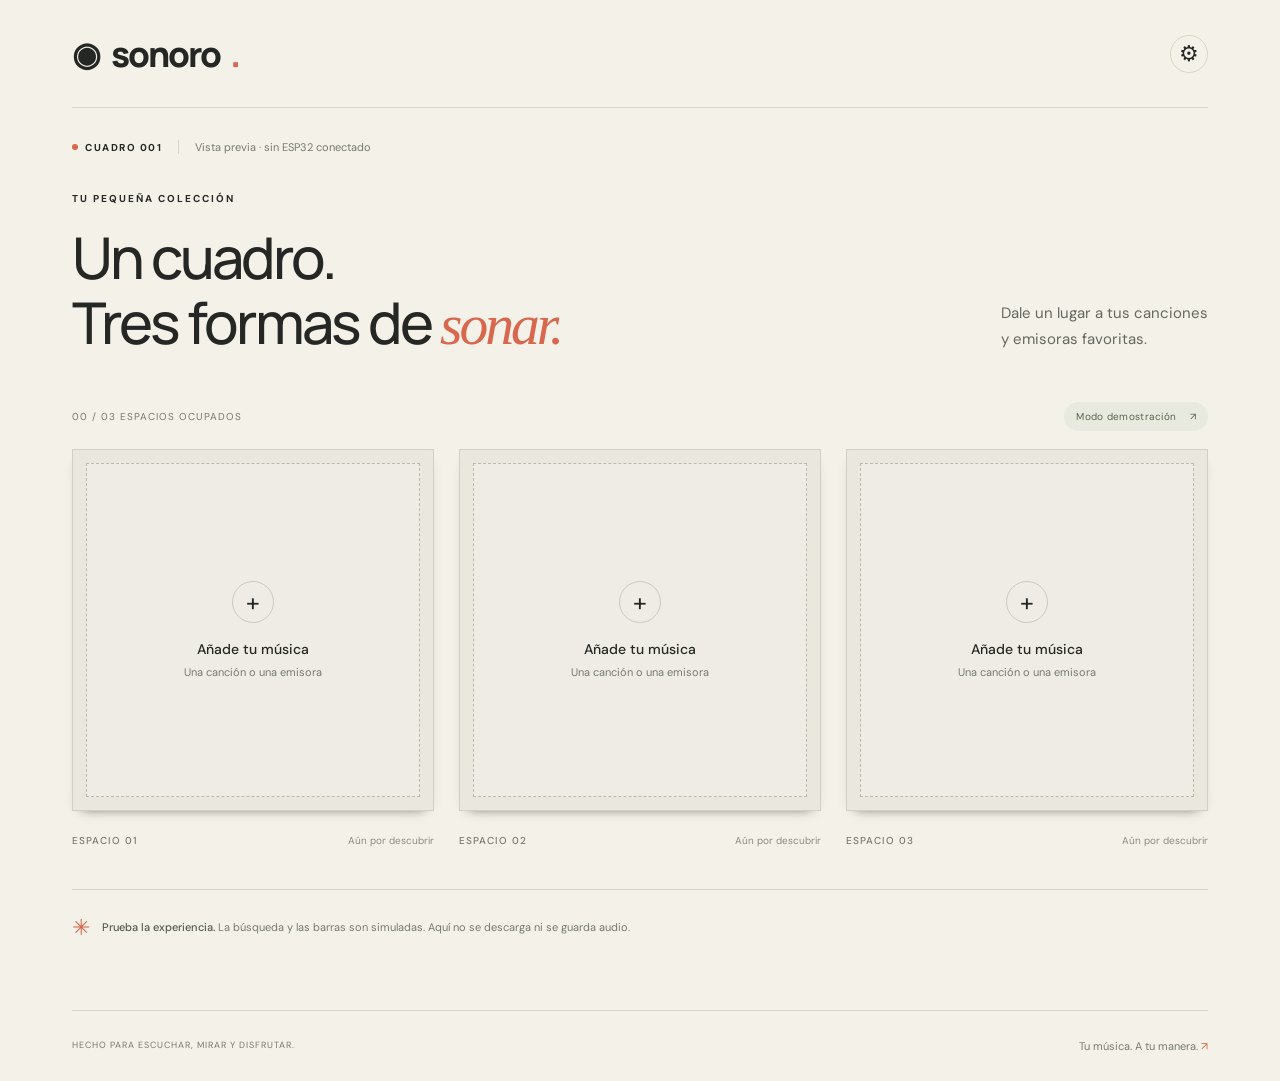
==== web/index.html @ e553c30b "primer commit" ====
<!doctype html>
<html lang="es">
<head><meta charset="utf-8"><meta name="viewport" content="width=device-width,initial-scale=1"><meta name="theme-color" content="#f4f1e9"><title>Sonoro — Tu música, en un cuadro</title><meta name="description" content="Tres espacios para la música que te acompaña. El mando de tu cuadro musical."><link rel="stylesheet" href="style.css"></head>
<body>
<div class="page">
<header><a class="brand" href="./" aria-label="Sonoro, inicio"><span class="brand-icon" aria-hidden="true">◉</span> sonoro<span class="coral">.</span></a><button id="settings-open" class="icon-button" aria-label="Configurar conexión" title="Configurar conexión">⚙</button></header>
<div class="statusline"><span class="pill"><i></i> CUADRO 001</span><span class="device-status">Vista previa · sin ESP32 conectado</span></div>
<main>
<section class="intro"><div><p class="eyebrow">TU PEQUEÑA COLECCIÓN</p><h1>Un cuadro.<br>Tres formas de <em>sonar.</em></h1></div><p class="intro-copy">Dale un lugar a tus canciones<br>y emisoras favoritas.</p></section>
<div class="collection-bar"><span id="count">00 / 03 espacios ocupados</span><button id="mode-button" class="mode-pill">Modo demostración <span aria-hidden="true">↗</span></button></div>
<section id="slots" class="slots" aria-label="Tus tres espacios musicales"></section>
<div class="demo-note" id="demo-note"><span aria-hidden="true">✳</span><p><strong>Prueba la experiencia.</strong> La búsqueda y las barras son simuladas. Aquí no se descarga ni se guarda audio.</p></div>
<section class="player" id="player" hidden><div><span class="eyebrow">PRUEBA EN ESTE MÓVIL</span><p id="now-playing"></p></div><audio id="audio" controls preload="none"></audio><button class="icon-button" id="player-close" aria-label="Cerrar reproductor">×</button></section>
</main>
<footer><span>HECHO PARA ESCUCHAR, MIRAR Y DISFRUTAR.</span><span>Tu música. A tu manera. <span class="coral">↗</span></span></footer>
</div>
<dialog id="picker"><form method="dialog" class="dialog-header"><span class="eyebrow" id="slot-label">ESPACIO 01</span><button class="icon-button" aria-label="Cerrar">×</button></form><h2>¿Qué te apetece<br><em>escuchar?</em></h2><div class="tabs" role="tablist" aria-label="Tipo de favorito"><button id="song-tab" role="tab" aria-selected="true">Canción</button><button id="radio-tab" role="tab" aria-selected="false">Emisora</button></div>
<form id="search-form"><label for="artist">Artista</label><input id="artist" name="artist" autocomplete="off" placeholder="Nombre del artista" required maxlength="120"><label for="song">Canción</label><input id="song" name="song" autocomplete="off" placeholder="Título de la canción" required maxlength="160"><button class="primary" id="search-button" type="submit">Buscar canción <span>↗</span></button></form>
<form id="radio-form" hidden><label for="radio-name">Nombre de la emisora</label><input id="radio-name" placeholder="Mi radio favorita" required maxlength="100"><label for="radio-url">Enlace directo de streaming</label><input id="radio-url" placeholder="https://…/stream.mp3" required type="url"><p class="hint">Necesitas la dirección del audio, no la página web de la emisora.</p><button class="primary" type="submit">Guardar emisora <span>↗</span></button></form>
<div id="search-status" role="status" aria-live="polite" hidden><div class="loading-line"></div><p>Buscando la versión adecuada…</p></div><div id="search-error" class="error-note" role="alert" hidden></div><div id="results" aria-live="polite"></div><p class="dialog-note" id="picker-demo">Demostración: los resultados y el progreso son de ejemplo.</p></dialog>
<dialog id="settings"><form method="dialog" class="dialog-header"><span class="eyebrow">CONEXIÓN</span><button class="icon-button" aria-label="Cerrar">×</button></form><h2>Conecta tu<br><em>colección.</em></h2><p class="settings-copy">Prueba el diseño o conecta el servicio de importación para buscar y guardar audio real.</p><form id="settings-form"><label for="connection-mode">Modo</label><select id="connection-mode"><option value="demo">Demostración · sin descargas</option><option value="real">Servicio real</option></select><div id="server-fields" hidden><label for="api-url">Dirección del servicio</label><input id="api-url" type="url" placeholder="https://tu-servicio.onrender.com"><label for="api-token">Clave privada de acceso</label><input id="api-token" type="password" autocomplete="off" placeholder="IMPORT_API_TOKEN"><p class="hint">La clave se conserva solo durante esta sesión. Nunca introduzcas aquí la cuenta de servicio de Firebase.</p></div><button class="primary" type="submit">Guardar conexión <span>↗</span></button><div id="settings-error" class="error-note" role="alert" hidden></div></form><p class="dialog-note">Esta versión controla una colección privada de tres espacios. La conexión con el ESP32 es el siguiente paso.</p></dialog>
<div id="toast" role="status" aria-live="polite"></div>
<script type="module" src="app.js"></script>
</body></html>
---- web/style.css ----
@import url('https://fonts.googleapis.com/css2?family=DM+Sans:wght@400;500;600;700&family=Manrope:wght@400;500;600;700;800&display=swap');
:root{--paper:#f4f1e9;--ink:#252724;--muted:#777a70;--line:#d6d6ca;--accent:#d9674d;--white:#fbfaf6;--green:#64755a}*{box-sizing:border-box}body{margin:0;background:var(--paper);color:var(--ink);font-family:'DM Sans',Arial,sans-serif;-webkit-font-smoothing:antialiased}button,input,select{font:inherit}button,a,input,select{touch-action:manipulation}button{cursor:pointer;color:inherit}button:disabled{cursor:wait;opacity:.55}button:focus-visible,a:focus-visible{outline:3px solid var(--accent);outline-offset:5px}a{color:inherit;text-decoration:none}.page{max-width:1264px;margin:auto;padding:0 64px}header{height:108px;display:flex;align-items:center;justify-content:space-between;border-bottom:1px solid var(--line)}.brand{font-family:Manrope,Arial,sans-serif;font-size:35px;font-weight:800;letter-spacing:-2px;display:flex;align-items:center;gap:10px}.brand-icon{font-size:33px;line-height:1;letter-spacing:0}.coral{color:var(--accent)}.icon-button{width:38px;height:38px;border:1px solid var(--line);border-radius:50%;background:transparent;display:grid;place-items:center;font-size:22px;line-height:1}.icon-button:hover{background:#e9e5da}.statusline{display:flex;align-items:center;gap:16px;margin-top:32px}.pill{font-size:10px;letter-spacing:1.5px;font-weight:700;display:flex;align-items:center;gap:7px}.pill i{width:6px;height:6px;border-radius:50%;background:var(--accent)}.device-status{font-size:11px;color:var(--muted);border-left:1px solid var(--line);padding-left:16px}.intro{display:flex;justify-content:space-between;align-items:flex-end;margin:38px 0 45px}.eyebrow{font-size:10px;letter-spacing:2px;font-weight:700;margin:0 0 20px}.intro h1{font-family:Manrope,Arial,sans-serif;font-size:clamp(38px,4.5vw,62px);font-weight:500;line-height:1.12;letter-spacing:-3px;margin:0}.intro h1 em,dialog h2 em{font-family:Georgia,serif;font-weight:400;color:var(--accent)}.intro-copy{font-size:15px;line-height:1.7;color:#65685f;margin:0 0 5px}.collection-bar{display:flex;align-items:center;justify-content:space-between;margin-bottom:18px;font-size:10px;letter-spacing:1px;text-transform:uppercase;color:var(--muted)}.mode-pill{background:#e8eadf;border:0;border-radius:20px;padding:8px 12px;font-size:10px;color:#59644e;letter-spacing:.3px}.mode-pill span{padding-left:10px}.slots{display:grid;grid-template-columns:repeat(3,minmax(0,1fr));gap:25px}.slot{min-width:0;position:relative}.frame{position:relative;width:100%;aspect-ratio:1;background:#eae7de;padding:13px;box-shadow:0 6px 12px -10px #292c24;border:1px solid #d2cfc4}.empty{display:flex;flex-direction:column;align-items:center;justify-content:center;width:100%;height:100%;background:#eeece4;border:1px dashed #b9bcad;transition:background .2s,border-color .2s}.empty:hover{background:#e8e6dc;border-color:var(--accent)}.plus{display:grid;place-items:center;width:42px;height:42px;border-radius:50%;border:1px solid #c9ccbf;font-size:25px;font-weight:400;margin-bottom:17px}.empty-title{font-size:14px;font-weight:500}.empty-detail{font-size:11px;color:var(--muted);margin-top:7px}.slot-caption{display:flex;justify-content:space-between;align-items:center;margin-top:15px;min-height:28px;gap:10px}.slot-label{font-size:10px;font-weight:500;letter-spacing:1px;color:var(--muted)}.caption-mark{font-size:10px;color:#8b8d80}.slot h3{font-size:15px;font-weight:600;letter-spacing:-.3px;margin:0;overflow:hidden;white-space:nowrap;text-overflow:ellipsis}.artist-line{font-size:11px;color:var(--muted);margin:5px 0 0;overflow:hidden;white-space:nowrap;text-overflow:ellipsis}.slot-actions{display:flex;gap:6px;flex-shrink:0}.slot-actions button{border:1px solid var(--line);width:30px;height:30px;border-radius:50%;background:transparent;font-size:14px}.art{position:relative;width:100%;height:100%;overflow:hidden;background:#c4c9b5;display:flex;align-items:flex-end;padding:20px}.art::before{content:'';position:absolute;width:78%;height:78%;border-radius:50%;background:#e79c79;top:10%;left:10%;box-shadow:inset 0 0 0 25px #e0b07c,inset 0 0 0 49px #e99b75}.art::after{content:'';position:absolute;width:30%;height:80%;background:#5d7359;transform:rotate(30deg);bottom:-30%;right:12%}.art.v1{background:#d8c2ac}.art.v1::before{background:#626d85;box-shadow:inset 0 0 0 25px #8d99a1,inset 0 0 0 49px #b0b8aa;left:25%;top:0}.art.v1::after{background:#d97650}.art.v2{background:#b1bfbe}.art.v2::before{background:#e9b35f;box-shadow:inset 0 0 0 25px #e0c594,inset 0 0 0 49px #efe0b7;left:-20%;top:25%}.art.v2::after{background:#6c8091;width:65%;right:-15%}.art img{position:absolute;inset:0;width:100%;height:100%;object-fit:cover;z-index:2}.art-badge{position:absolute;z-index:3;top:12px;left:12px;background:#f4f1e9e8;padding:6px 9px;border-radius:15px;font-size:9px;letter-spacing:1px}.art-title{position:relative;z-index:1;font-family:Georgia,serif;font-style:italic;font-size:29px;letter-spacing:-1px;color:#28332b;line-height:1;overflow-wrap:anywhere;max-width:90%}.busy-art{background:#e5e5db;display:flex;flex-direction:column;align-items:center;justify-content:center;height:100%;padding:23px;text-align:center}.disc{width:68px;height:68px;border-radius:50%;background:repeating-radial-gradient(circle,#30392f 0 2px,#454e40 3px 4px);display:grid;place-items:center;animation:spin 5s linear infinite;margin-bottom:25px}.disc::after{content:'';width:20px;height:20px;border-radius:50%;background:var(--accent);box-shadow:inset 0 0 0 7px #d4b384}.busy-title{font-size:12px;font-weight:600;margin:0 0 13px}.progressbar{height:4px;background:#c9cdbf;width:100%;border-radius:4px;overflow:hidden}.progressbar span{display:block;height:100%;background:var(--green);transition:width .25s}.progressbar.indeterminate span{width:30%;animation:slide 1.5s ease-in-out infinite}.progress-label{display:flex;justify-content:space-between;width:100%;font-size:9px;margin-top:8px;color:#6e7864;gap:6px}.steps{display:flex;gap:4px;width:100%;margin-top:20px}.steps i{height:2px;flex:1;background:#c9cdbf}.steps i.done{background:#87957a}.steps i.current{background:var(--accent)}.cancel-link{font-size:10px;border:0;border-bottom:1px solid #aab09c;padding:4px 0;background:none;margin-top:15px;color:#6b735f}.error-art{height:100%;background:#f0e0d9;display:flex;flex-direction:column;align-items:center;justify-content:center;padding:24px;text-align:center}.error-art .error-symbol{font-family:Georgia;font-size:33px;color:#a34f3b}.error-art p{font-size:12px;line-height:1.6}.small-button{border:1px solid #bca89d;background:none;padding:9px 15px;font-size:11px}.demo-note{display:flex;gap:12px;align-items:center;border-top:1px solid var(--line);margin-top:35px;padding-top:20px;color:var(--muted);font-size:11px;line-height:1.6}.demo-note>span{color:var(--accent);font-size:22px}.demo-note p{margin:0}.demo-note strong{font-weight:500;color:#555c4d}footer{display:flex;justify-content:space-between;padding:28px 0;margin-top:65px;border-top:1px solid var(--line);font-size:9px;letter-spacing:1px;color:var(--muted)}footer>span:last-child{font-size:11px;letter-spacing:0}.player{display:flex;align-items:center;gap:20px;background:#e6e9dc;padding:20px;margin-top:25px}.player[hidden]{display:none}.player .eyebrow{margin:0}.player p{margin:5px 0 0;font-size:12px}.player audio{flex:1;max-width:360px}.player .icon-button{margin-left:auto}dialog{border:1px solid #deded1;background:var(--white);color:var(--ink);padding:28px 34px 26px;width:min(490px,calc(100vw - 28px));max-height:calc(100dvh - 36px);box-shadow:0 25px 80px #25272433}dialog::backdrop{background:#262b265e;backdrop-filter:blur(4px)}.dialog-header{display:flex;align-items:center;justify-content:space-between;margin-bottom:22px}.dialog-header .eyebrow{margin:0}dialog h2{font-family:Manrope,sans-serif;font-size:36px;line-height:1.12;letter-spacing:-1.6px;font-weight:500;margin:0 0 25px}.tabs{display:flex;border-bottom:1px solid var(--line);margin-bottom:23px;gap:24px}.tabs button{background:none;border:0;padding:0 0 12px;color:var(--muted);font-size:12px}.tabs button[aria-selected=true]{border-bottom:2px solid var(--accent);color:var(--ink)}label{display:block;font-size:11px;font-weight:600;margin:16px 0 8px}input,select{width:100%;border:1px solid #cfD2c6;background:#f8f7f2;border-radius:2px;padding:13px;font-size:13px;color:var(--ink);outline:none}input:focus,select:focus{border-color:var(--green);box-shadow:0 0 0 2px #64755a22}input::placeholder{color:#9b9f91}.primary{display:flex;align-items:center;justify-content:space-between;background:var(--ink);border:0;color:#fbfaf6;padding:14px 16px;width:100%;margin-top:23px;font-size:12px}.primary:hover{background:#3c4436}.primary span{font-size:18px}.dialog-note{font-size:10px;line-height:1.6;color:#8a8e80;margin:22px 0 0}.hint{font-size:10px;color:var(--muted);line-height:1.5}.settings-copy{font-size:12px;color:var(--muted);line-height:1.7;margin-bottom:23px}#results{margin-top:20px}.result{display:flex;align-items:center;width:100%;gap:11px;padding:12px 0;border:0;border-top:1px solid var(--line);background:transparent;text-align:left}.result:hover{background:#efefe5}.result-image{height:48px;width:48px;object-fit:cover;background:#d6d7c7;flex-shrink:0}.result-info{flex:1;min-width:0}.result strong{display:block;font-size:12px;white-space:nowrap;overflow:hidden;text-overflow:ellipsis}.result small{display:block;font-size:10px;color:var(--muted);margin-top:5px}.result-add{font-size:22px;margin:0 6px}.result-heading{font-size:10px;color:var(--muted);margin-bottom:12px}.loading-line{height:3px;background:#e0e3d7;overflow:hidden;margin-top:24px}.loading-line::after{content:'';display:block;background:var(--green);height:100%;width:30%;animation:slide 1.4s ease-in-out infinite}#search-status p{font-size:11px;color:var(--muted)}.error-note{background:#f3e4dd;color:#944831;padding:12px;font-size:11px;line-height:1.6;margin-top:15px}#toast{position:fixed;bottom:25px;left:50%;transform:translate(-50%,15px);opacity:0;background:var(--ink);color:var(--paper);padding:13px 20px;font-size:12px;max-width:calc(100vw - 30px);z-index:20;transition:.2s;pointer-events:none;text-align:center}#toast.show{opacity:1;transform:translate(-50%,0)}[hidden]{display:none!important}@keyframes spin{to{transform:rotate(360deg)}}@keyframes slide{0%{transform:translateX(-100%)}100%{transform:translateX(440%)}}@media(min-width:1500px){.page{padding-top:20px}}@media(max-width:850px){.page{padding:0 28px}.intro h1{font-size:48px}.slots{gap:16px}.frame{padding:9px}.busy-art{padding:14px}.disc{width:48px;height:48px;margin-bottom:16px}.art-title{font-size:23px}.intro-copy{font-size:13px}}@media(max-width:600px){.page{padding:0 23px}header{height:83px}.brand{font-size:30px}.brand-icon{font-size:28px}.statusline{margin-top:24px;gap:10px}.device-status{font-size:9px;padding-left:10px}.intro{margin:31px 0 32px;display:block}.intro h1{font-size:44px;letter-spacing:-2px}.intro-copy{font-size:13px;margin-top:18px}.intro-copy br{display:none}.eyebrow{font-size:9px;margin-bottom:16px}.slots{grid-template-columns:1fr;gap:29px}.frame{padding:13px;max-height:390px}.empty .plus{width:49px;height:49px}.empty-title{font-size:16px}.slot-caption{margin-top:11px}.collection-bar{font-size:9px;letter-spacing:.3px}.mode-pill{font-size:9px}.demo-note{margin-top:26px;font-size:10px;align-items:flex-start}footer{margin-top:35px;gap:15px;align-items:flex-end;font-size:8px}footer>span:last-child{font-size:10px;white-space:nowrap}.art-title{font-size:35px}.busy-art{padding:32px}.disc{width:70px;height:70px;margin-bottom:26px}.busy-title{font-size:14px}.progress-label{font-size:10px}.player{flex-wrap:wrap;gap:12px}.player audio{order:3;width:100%;flex:auto}.player .icon-button{margin-left:auto}dialog{padding:22px}dialog h2{font-size:33px}}@media(prefers-reduced-motion:reduce){*{animation:none!important;transition:none!important}.progressbar.indeterminate span{width:100%;opacity:.5}}
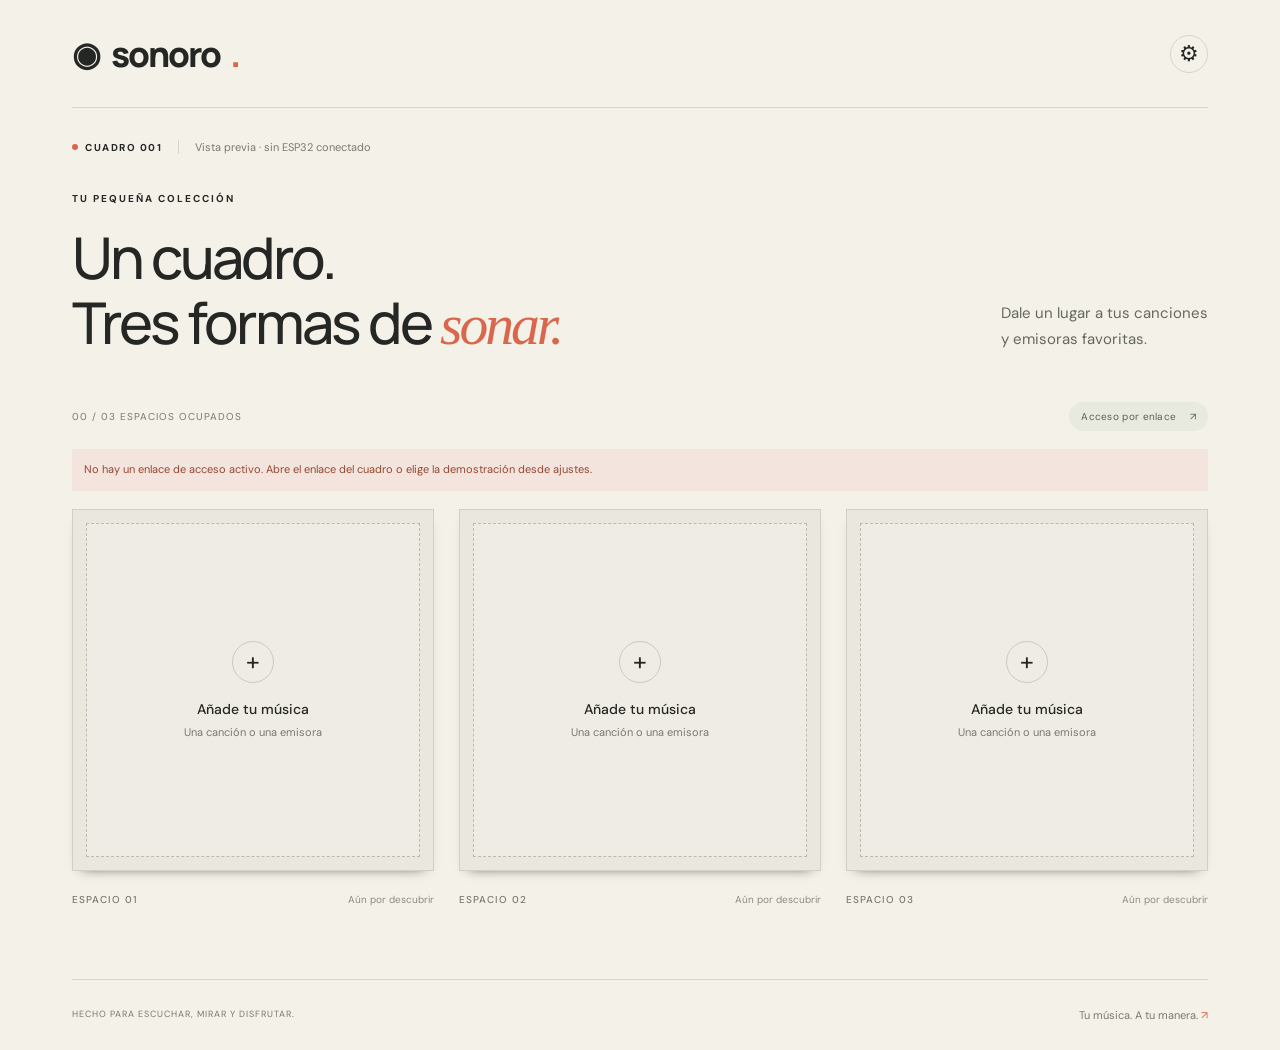
==== commit 4b6e1d7c: "feat: integrar acceso web mediante enlace del cuadro" ====
--- a/web/index.html
+++ b/web/index.html
@@ -1,6 +1,6 @@
 <!doctype html>
 <html lang="es">
-<head><meta charset="utf-8"><meta name="viewport" content="width=device-width,initial-scale=1"><meta name="theme-color" content="#f4f1e9"><title>Sonoro — Tu música, en un cuadro</title><meta name="description" content="Tres espacios para la música que te acompaña. El mando de tu cuadro musical."><link rel="stylesheet" href="style.css"></head>
+<head><meta charset="utf-8"><meta name="viewport" content="width=device-width,initial-scale=1"><meta name="theme-color" content="#f4f1e9"><meta name="sonoro-api-base" content=""><title>Sonoro — Tu música, en un cuadro</title><meta name="description" content="Tres espacios para la música que te acompaña. El mando de tu cuadro musical."><link rel="stylesheet" href="style.css"></head>
 <body>
 <div class="page">
 <header><a class="brand" href="./" aria-label="Sonoro, inicio"><span class="brand-icon" aria-hidden="true">◉</span> sonoro<span class="coral">.</span></a><button id="settings-open" class="icon-button" aria-label="Configurar conexión" title="Configurar conexión">⚙</button></header>
@@ -8,6 +8,7 @@
 <main>
 <section class="intro"><div><p class="eyebrow">TU PEQUEÑA COLECCIÓN</p><h1>Un cuadro.<br>Tres formas de <em>sonar.</em></h1></div><p class="intro-copy">Dale un lugar a tus canciones<br>y emisoras favoritas.</p></section>
 <div class="collection-bar"><span id="count">00 / 03 espacios ocupados</span><button id="mode-button" class="mode-pill">Modo demostración <span aria-hidden="true">↗</span></button></div>
+<div class="error-note access-error" id="access-error" role="alert" hidden></div>
 <section id="slots" class="slots" aria-label="Tus tres espacios musicales"></section>
 <div class="demo-note" id="demo-note"><span aria-hidden="true">✳</span><p><strong>Prueba la experiencia.</strong> La búsqueda y las barras son simuladas. Aquí no se descarga ni se guarda audio.</p></div>
 <section class="player" id="player" hidden><div><span class="eyebrow">PRUEBA EN ESTE MÓVIL</span><p id="now-playing"></p></div><audio id="audio" controls preload="none"></audio><button class="icon-button" id="player-close" aria-label="Cerrar reproductor">×</button></section>
@@ -18,7 +19,7 @@
 <form id="search-form"><label for="artist">Artista</label><input id="artist" name="artist" autocomplete="off" placeholder="Nombre del artista" required maxlength="120"><label for="song">Canción</label><input id="song" name="song" autocomplete="off" placeholder="Título de la canción" required maxlength="160"><button class="primary" id="search-button" type="submit">Buscar canción <span>↗</span></button></form>
 <form id="radio-form" hidden><label for="radio-name">Nombre de la emisora</label><input id="radio-name" placeholder="Mi radio favorita" required maxlength="100"><label for="radio-url">Enlace directo de streaming</label><input id="radio-url" placeholder="https://…/stream.mp3" required type="url"><p class="hint">Necesitas la dirección del audio, no la página web de la emisora.</p><button class="primary" type="submit">Guardar emisora <span>↗</span></button></form>
 <div id="search-status" role="status" aria-live="polite" hidden><div class="loading-line"></div><p>Buscando la versión adecuada…</p></div><div id="search-error" class="error-note" role="alert" hidden></div><div id="results" aria-live="polite"></div><p class="dialog-note" id="picker-demo">Demostración: los resultados y el progreso son de ejemplo.</p></dialog>
-<dialog id="settings"><form method="dialog" class="dialog-header"><span class="eyebrow">CONEXIÓN</span><button class="icon-button" aria-label="Cerrar">×</button></form><h2>Conecta tu<br><em>colección.</em></h2><p class="settings-copy">Prueba el diseño o conecta el servicio de importación para buscar y guardar audio real.</p><form id="settings-form"><label for="connection-mode">Modo</label><select id="connection-mode"><option value="demo">Demostración · sin descargas</option><option value="real">Servicio real</option></select><div id="server-fields" hidden><label for="api-url">Dirección del servicio</label><input id="api-url" type="url" placeholder="https://tu-servicio.onrender.com"><label for="api-token">Clave privada de acceso</label><input id="api-token" type="password" autocomplete="off" placeholder="IMPORT_API_TOKEN"><p class="hint">La clave se conserva solo durante esta sesión. Nunca introduzcas aquí la cuenta de servicio de Firebase.</p></div><button class="primary" type="submit">Guardar conexión <span>↗</span></button><div id="settings-error" class="error-note" role="alert" hidden></div></form><p class="dialog-note">Esta versión controla una colección privada de tres espacios. La conexión con el ESP32 es el siguiente paso.</p></dialog>
+<dialog id="settings"><form method="dialog" class="dialog-header"><span class="eyebrow">CONEXIÓN</span><button class="icon-button" aria-label="Cerrar">×</button></form><h2>Conecta tu<br><em>colección.</em></h2><p class="settings-copy">Prueba el diseño o conecta el servicio de importación para buscar y guardar audio real.</p><form id="settings-form"><label for="connection-mode">Modo</label><select id="connection-mode"><option value="demo">Demostración · sin descargas</option><option value="real">Servicio real</option></select><div id="server-fields" hidden><label for="api-url">Dirección del servicio</label><input id="api-url" type="url" placeholder="https://tu-servicio.onrender.com"><label for="api-token">Token de acceso del cuadro</label><input id="api-token" type="password" autocomplete="off" placeholder="Token del cuadro"><p class="hint" id="token-hint">Para desarrollo puedes introducir el token del cuadro. Nunca introduzcas aquí la cuenta de servicio de Firebase.</p></div><button class="primary" type="submit">Guardar conexión <span>↗</span></button><div id="settings-error" class="error-note" role="alert" hidden></div></form><p class="dialog-note">Esta versión controla una colección privada de tres espacios. La conexión con el ESP32 es el siguiente paso.</p></dialog>
 <div id="toast" role="status" aria-live="polite"></div>
 <script type="module" src="app.js"></script>
 </body></html>
--- a/web/style.css
+++ b/web/style.css
@@ -1,2 +1,3 @@
 @import url('https://fonts.googleapis.com/css2?family=DM+Sans:wght@400;500;600;700&family=Manrope:wght@400;500;600;700;800&display=swap');
 :root{--paper:#f4f1e9;--ink:#252724;--muted:#777a70;--line:#d6d6ca;--accent:#d9674d;--white:#fbfaf6;--green:#64755a}*{box-sizing:border-box}body{margin:0;background:var(--paper);color:var(--ink);font-family:'DM Sans',Arial,sans-serif;-webkit-font-smoothing:antialiased}button,input,select{font:inherit}button,a,input,select{touch-action:manipulation}button{cursor:pointer;color:inherit}button:disabled{cursor:wait;opacity:.55}button:focus-visible,a:focus-visible{outline:3px solid var(--accent);outline-offset:5px}a{color:inherit;text-decoration:none}.page{max-width:1264px;margin:auto;padding:0 64px}header{height:108px;display:flex;align-items:center;justify-content:space-between;border-bottom:1px solid var(--line)}.brand{font-family:Manrope,Arial,sans-serif;font-size:35px;font-weight:800;letter-spacing:-2px;display:flex;align-items:center;gap:10px}.brand-icon{font-size:33px;line-height:1;letter-spacing:0}.coral{color:var(--accent)}.icon-button{width:38px;height:38px;border:1px solid var(--line);border-radius:50%;background:transparent;display:grid;place-items:center;font-size:22px;line-height:1}.icon-button:hover{background:#e9e5da}.statusline{display:flex;align-items:center;gap:16px;margin-top:32px}.pill{font-size:10px;letter-spacing:1.5px;font-weight:700;display:flex;align-items:center;gap:7px}.pill i{width:6px;height:6px;border-radius:50%;background:var(--accent)}.device-status{font-size:11px;color:var(--muted);border-left:1px solid var(--line);padding-left:16px}.intro{display:flex;justify-content:space-between;align-items:flex-end;margin:38px 0 45px}.eyebrow{font-size:10px;letter-spacing:2px;font-weight:700;margin:0 0 20px}.intro h1{font-family:Manrope,Arial,sans-serif;font-size:clamp(38px,4.5vw,62px);font-weight:500;line-height:1.12;letter-spacing:-3px;margin:0}.intro h1 em,dialog h2 em{font-family:Georgia,serif;font-weight:400;color:var(--accent)}.intro-copy{font-size:15px;line-height:1.7;color:#65685f;margin:0 0 5px}.collection-bar{display:flex;align-items:center;justify-content:space-between;margin-bottom:18px;font-size:10px;letter-spacing:1px;text-transform:uppercase;color:var(--muted)}.mode-pill{background:#e8eadf;border:0;border-radius:20px;padding:8px 12px;font-size:10px;color:#59644e;letter-spacing:.3px}.mode-pill span{padding-left:10px}.slots{display:grid;grid-template-columns:repeat(3,minmax(0,1fr));gap:25px}.slot{min-width:0;position:relative}.frame{position:relative;width:100%;aspect-ratio:1;background:#eae7de;padding:13px;box-shadow:0 6px 12px -10px #292c24;border:1px solid #d2cfc4}.empty{display:flex;flex-direction:column;align-items:center;justify-content:center;width:100%;height:100%;background:#eeece4;border:1px dashed #b9bcad;transition:background .2s,border-color .2s}.empty:hover{background:#e8e6dc;border-color:var(--accent)}.plus{display:grid;place-items:center;width:42px;height:42px;border-radius:50%;border:1px solid #c9ccbf;font-size:25px;font-weight:400;margin-bottom:17px}.empty-title{font-size:14px;font-weight:500}.empty-detail{font-size:11px;color:var(--muted);margin-top:7px}.slot-caption{display:flex;justify-content:space-between;align-items:center;margin-top:15px;min-height:28px;gap:10px}.slot-label{font-size:10px;font-weight:500;letter-spacing:1px;color:var(--muted)}.caption-mark{font-size:10px;color:#8b8d80}.slot h3{font-size:15px;font-weight:600;letter-spacing:-.3px;margin:0;overflow:hidden;white-space:nowrap;text-overflow:ellipsis}.artist-line{font-size:11px;color:var(--muted);margin:5px 0 0;overflow:hidden;white-space:nowrap;text-overflow:ellipsis}.slot-actions{display:flex;gap:6px;flex-shrink:0}.slot-actions button{border:1px solid var(--line);width:30px;height:30px;border-radius:50%;background:transparent;font-size:14px}.art{position:relative;width:100%;height:100%;overflow:hidden;background:#c4c9b5;display:flex;align-items:flex-end;padding:20px}.art::before{content:'';position:absolute;width:78%;height:78%;border-radius:50%;background:#e79c79;top:10%;left:10%;box-shadow:inset 0 0 0 25px #e0b07c,inset 0 0 0 49px #e99b75}.art::after{content:'';position:absolute;width:30%;height:80%;background:#5d7359;transform:rotate(30deg);bottom:-30%;right:12%}.art.v1{background:#d8c2ac}.art.v1::before{background:#626d85;box-shadow:inset 0 0 0 25px #8d99a1,inset 0 0 0 49px #b0b8aa;left:25%;top:0}.art.v1::after{background:#d97650}.art.v2{background:#b1bfbe}.art.v2::before{background:#e9b35f;box-shadow:inset 0 0 0 25px #e0c594,inset 0 0 0 49px #efe0b7;left:-20%;top:25%}.art.v2::after{background:#6c8091;width:65%;right:-15%}.art img{position:absolute;inset:0;width:100%;height:100%;object-fit:cover;z-index:2}.art-badge{position:absolute;z-index:3;top:12px;left:12px;background:#f4f1e9e8;padding:6px 9px;border-radius:15px;font-size:9px;letter-spacing:1px}.art-title{position:relative;z-index:1;font-family:Georgia,serif;font-style:italic;font-size:29px;letter-spacing:-1px;color:#28332b;line-height:1;overflow-wrap:anywhere;max-width:90%}.busy-art{background:#e5e5db;display:flex;flex-direction:column;align-items:center;justify-content:center;height:100%;padding:23px;text-align:center}.disc{width:68px;height:68px;border-radius:50%;background:repeating-radial-gradient(circle,#30392f 0 2px,#454e40 3px 4px);display:grid;place-items:center;animation:spin 5s linear infinite;margin-bottom:25px}.disc::after{content:'';width:20px;height:20px;border-radius:50%;background:var(--accent);box-shadow:inset 0 0 0 7px #d4b384}.busy-title{font-size:12px;font-weight:600;margin:0 0 13px}.progressbar{height:4px;background:#c9cdbf;width:100%;border-radius:4px;overflow:hidden}.progressbar span{display:block;height:100%;background:var(--green);transition:width .25s}.progressbar.indeterminate span{width:30%;animation:slide 1.5s ease-in-out infinite}.progress-label{display:flex;justify-content:space-between;width:100%;font-size:9px;margin-top:8px;color:#6e7864;gap:6px}.steps{display:flex;gap:4px;width:100%;margin-top:20px}.steps i{height:2px;flex:1;background:#c9cdbf}.steps i.done{background:#87957a}.steps i.current{background:var(--accent)}.cancel-link{font-size:10px;border:0;border-bottom:1px solid #aab09c;padding:4px 0;background:none;margin-top:15px;color:#6b735f}.error-art{height:100%;background:#f0e0d9;display:flex;flex-direction:column;align-items:center;justify-content:center;padding:24px;text-align:center}.error-art .error-symbol{font-family:Georgia;font-size:33px;color:#a34f3b}.error-art p{font-size:12px;line-height:1.6}.small-button{border:1px solid #bca89d;background:none;padding:9px 15px;font-size:11px}.demo-note{display:flex;gap:12px;align-items:center;border-top:1px solid var(--line);margin-top:35px;padding-top:20px;color:var(--muted);font-size:11px;line-height:1.6}.demo-note>span{color:var(--accent);font-size:22px}.demo-note p{margin:0}.demo-note strong{font-weight:500;color:#555c4d}footer{display:flex;justify-content:space-between;padding:28px 0;margin-top:65px;border-top:1px solid var(--line);font-size:9px;letter-spacing:1px;color:var(--muted)}footer>span:last-child{font-size:11px;letter-spacing:0}.player{display:flex;align-items:center;gap:20px;background:#e6e9dc;padding:20px;margin-top:25px}.player[hidden]{display:none}.player .eyebrow{margin:0}.player p{margin:5px 0 0;font-size:12px}.player audio{flex:1;max-width:360px}.player .icon-button{margin-left:auto}dialog{border:1px solid #deded1;background:var(--white);color:var(--ink);padding:28px 34px 26px;width:min(490px,calc(100vw - 28px));max-height:calc(100dvh - 36px);box-shadow:0 25px 80px #25272433}dialog::backdrop{background:#262b265e;backdrop-filter:blur(4px)}.dialog-header{display:flex;align-items:center;justify-content:space-between;margin-bottom:22px}.dialog-header .eyebrow{margin:0}dialog h2{font-family:Manrope,sans-serif;font-size:36px;line-height:1.12;letter-spacing:-1.6px;font-weight:500;margin:0 0 25px}.tabs{display:flex;border-bottom:1px solid var(--line);margin-bottom:23px;gap:24px}.tabs button{background:none;border:0;padding:0 0 12px;color:var(--muted);font-size:12px}.tabs button[aria-selected=true]{border-bottom:2px solid var(--accent);color:var(--ink)}label{display:block;font-size:11px;font-weight:600;margin:16px 0 8px}input,select{width:100%;border:1px solid #cfD2c6;background:#f8f7f2;border-radius:2px;padding:13px;font-size:13px;color:var(--ink);outline:none}input:focus,select:focus{border-color:var(--green);box-shadow:0 0 0 2px #64755a22}input::placeholder{color:#9b9f91}.primary{display:flex;align-items:center;justify-content:space-between;background:var(--ink);border:0;color:#fbfaf6;padding:14px 16px;width:100%;margin-top:23px;font-size:12px}.primary:hover{background:#3c4436}.primary span{font-size:18px}.dialog-note{font-size:10px;line-height:1.6;color:#8a8e80;margin:22px 0 0}.hint{font-size:10px;color:var(--muted);line-height:1.5}.settings-copy{font-size:12px;color:var(--muted);line-height:1.7;margin-bottom:23px}#results{margin-top:20px}.result{display:flex;align-items:center;width:100%;gap:11px;padding:12px 0;border:0;border-top:1px solid var(--line);background:transparent;text-align:left}.result:hover{background:#efefe5}.result-image{height:48px;width:48px;object-fit:cover;background:#d6d7c7;flex-shrink:0}.result-info{flex:1;min-width:0}.result strong{display:block;font-size:12px;white-space:nowrap;overflow:hidden;text-overflow:ellipsis}.result small{display:block;font-size:10px;color:var(--muted);margin-top:5px}.result-add{font-size:22px;margin:0 6px}.result-heading{font-size:10px;color:var(--muted);margin-bottom:12px}.loading-line{height:3px;background:#e0e3d7;overflow:hidden;margin-top:24px}.loading-line::after{content:'';display:block;background:var(--green);height:100%;width:30%;animation:slide 1.4s ease-in-out infinite}#search-status p{font-size:11px;color:var(--muted)}.error-note{background:#f3e4dd;color:#944831;padding:12px;font-size:11px;line-height:1.6;margin-top:15px}#toast{position:fixed;bottom:25px;left:50%;transform:translate(-50%,15px);opacity:0;background:var(--ink);color:var(--paper);padding:13px 20px;font-size:12px;max-width:calc(100vw - 30px);z-index:20;transition:.2s;pointer-events:none;text-align:center}#toast.show{opacity:1;transform:translate(-50%,0)}[hidden]{display:none!important}@keyframes spin{to{transform:rotate(360deg)}}@keyframes slide{0%{transform:translateX(-100%)}100%{transform:translateX(440%)}}@media(min-width:1500px){.page{padding-top:20px}}@media(max-width:850px){.page{padding:0 28px}.intro h1{font-size:48px}.slots{gap:16px}.frame{padding:9px}.busy-art{padding:14px}.disc{width:48px;height:48px;margin-bottom:16px}.art-title{font-size:23px}.intro-copy{font-size:13px}}@media(max-width:600px){.page{padding:0 23px}header{height:83px}.brand{font-size:30px}.brand-icon{font-size:28px}.statusline{margin-top:24px;gap:10px}.device-status{font-size:9px;padding-left:10px}.intro{margin:31px 0 32px;display:block}.intro h1{font-size:44px;letter-spacing:-2px}.intro-copy{font-size:13px;margin-top:18px}.intro-copy br{display:none}.eyebrow{font-size:9px;margin-bottom:16px}.slots{grid-template-columns:1fr;gap:29px}.frame{padding:13px;max-height:390px}.empty .plus{width:49px;height:49px}.empty-title{font-size:16px}.slot-caption{margin-top:11px}.collection-bar{font-size:9px;letter-spacing:.3px}.mode-pill{font-size:9px}.demo-note{margin-top:26px;font-size:10px;align-items:flex-start}footer{margin-top:35px;gap:15px;align-items:flex-end;font-size:8px}footer>span:last-child{font-size:10px;white-space:nowrap}.art-title{font-size:35px}.busy-art{padding:32px}.disc{width:70px;height:70px;margin-bottom:26px}.busy-title{font-size:14px}.progress-label{font-size:10px}.player{flex-wrap:wrap;gap:12px}.player audio{order:3;width:100%;flex:auto}.player .icon-button{margin-left:auto}dialog{padding:22px}dialog h2{font-size:33px}}@media(prefers-reduced-motion:reduce){*{animation:none!important;transition:none!important}.progressbar.indeterminate span{width:100%;opacity:.5}}
+.access-error{margin:0 0 18px}
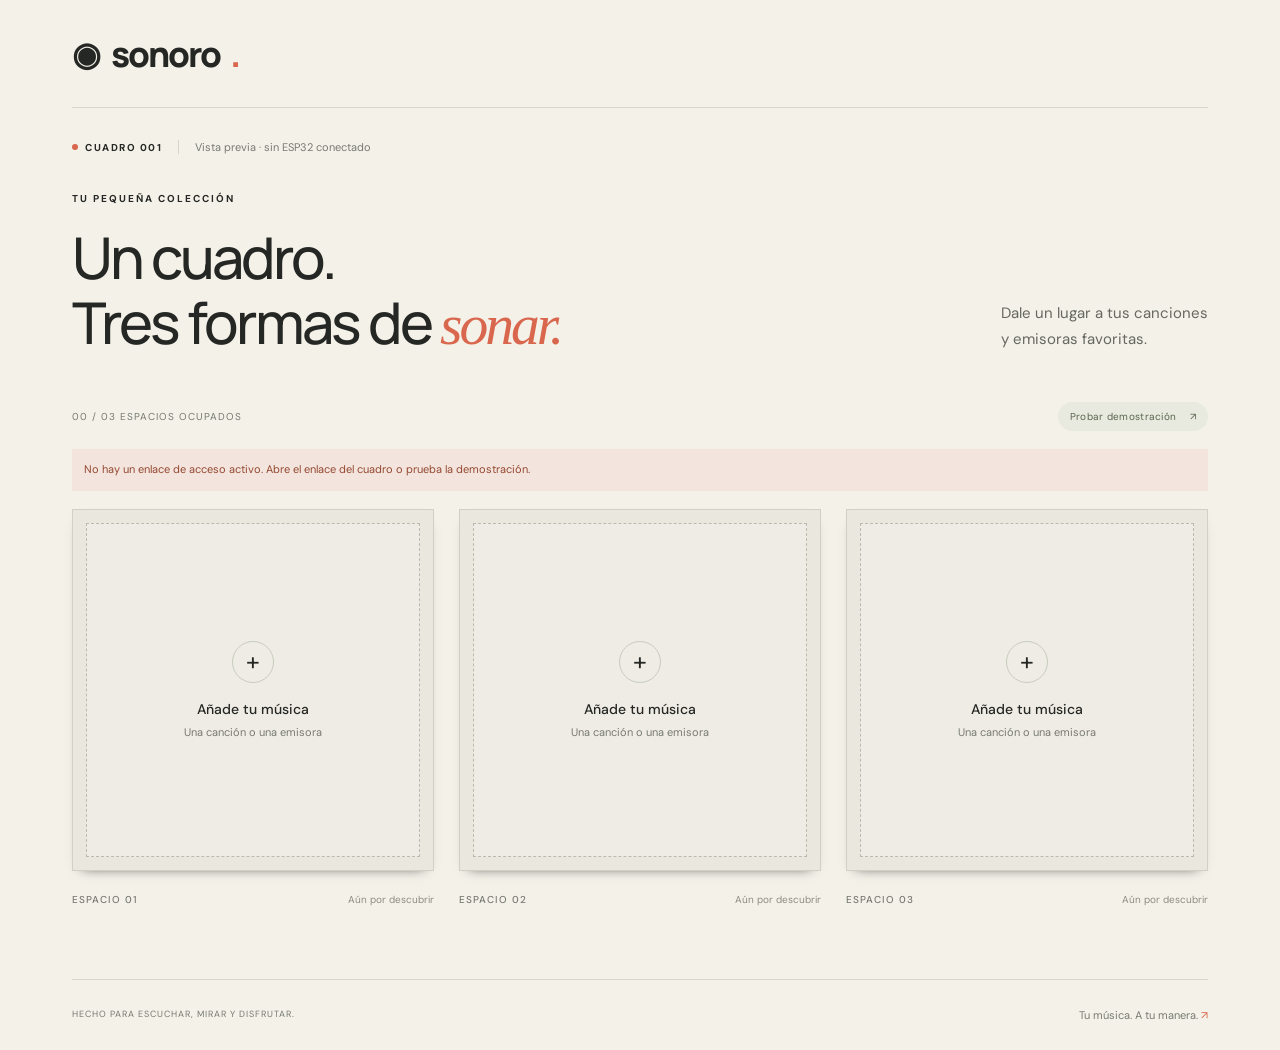
==== commit 921ed049: "feat: validar importación y limpieza de medios" ====
--- a/web/index.html
+++ b/web/index.html
@@ -1,9 +1,9 @@
 <!doctype html>
 <html lang="es">
-<head><meta charset="utf-8"><meta name="viewport" content="width=device-width,initial-scale=1"><meta name="theme-color" content="#f4f1e9"><meta name="sonoro-api-base" content=""><title>Sonoro — Tu música, en un cuadro</title><meta name="description" content="Tres espacios para la música que te acompaña. El mando de tu cuadro musical."><link rel="stylesheet" href="style.css"></head>
+<head><meta charset="utf-8"><meta name="viewport" content="width=device-width,initial-scale=1"><meta name="theme-color" content="#f4f1e9"><meta name="sonoro-api-base" content="http://127.0.0.1:8000"><title>Sonoro — Tu música, en un cuadro</title><meta name="description" content="Tres espacios para la música que te acompaña. El mando de tu cuadro musical."><link rel="icon" href="data:,"><link rel="stylesheet" href="style.css"></head>
 <body>
 <div class="page">
-<header><a class="brand" href="./" aria-label="Sonoro, inicio"><span class="brand-icon" aria-hidden="true">◉</span> sonoro<span class="coral">.</span></a><button id="settings-open" class="icon-button" aria-label="Configurar conexión" title="Configurar conexión">⚙</button></header>
+<header><a class="brand" href="./" aria-label="Sonoro, inicio"><span class="brand-icon" aria-hidden="true">◉</span> sonoro<span class="coral">.</span></a></header>
 <div class="statusline"><span class="pill"><i></i> CUADRO 001</span><span class="device-status">Vista previa · sin ESP32 conectado</span></div>
 <main>
 <section class="intro"><div><p class="eyebrow">TU PEQUEÑA COLECCIÓN</p><h1>Un cuadro.<br>Tres formas de <em>sonar.</em></h1></div><p class="intro-copy">Dale un lugar a tus canciones<br>y emisoras favoritas.</p></section>
@@ -11,7 +11,7 @@
 <div class="error-note access-error" id="access-error" role="alert" hidden></div>
 <section id="slots" class="slots" aria-label="Tus tres espacios musicales"></section>
 <div class="demo-note" id="demo-note"><span aria-hidden="true">✳</span><p><strong>Prueba la experiencia.</strong> La búsqueda y las barras son simuladas. Aquí no se descarga ni se guarda audio.</p></div>
-<section class="player" id="player" hidden><div><span class="eyebrow">PRUEBA EN ESTE MÓVIL</span><p id="now-playing"></p></div><audio id="audio" controls preload="none"></audio><button class="icon-button" id="player-close" aria-label="Cerrar reproductor">×</button></section>
+<audio id="audio" preload="none" hidden></audio>
 </main>
 <footer><span>HECHO PARA ESCUCHAR, MIRAR Y DISFRUTAR.</span><span>Tu música. A tu manera. <span class="coral">↗</span></span></footer>
 </div>
@@ -19,7 +19,6 @@
 <form id="search-form"><label for="artist">Artista</label><input id="artist" name="artist" autocomplete="off" placeholder="Nombre del artista" required maxlength="120"><label for="song">Canción</label><input id="song" name="song" autocomplete="off" placeholder="Título de la canción" required maxlength="160"><button class="primary" id="search-button" type="submit">Buscar canción <span>↗</span></button></form>
 <form id="radio-form" hidden><label for="radio-name">Nombre de la emisora</label><input id="radio-name" placeholder="Mi radio favorita" required maxlength="100"><label for="radio-url">Enlace directo de streaming</label><input id="radio-url" placeholder="https://…/stream.mp3" required type="url"><p class="hint">Necesitas la dirección del audio, no la página web de la emisora.</p><button class="primary" type="submit">Guardar emisora <span>↗</span></button></form>
 <div id="search-status" role="status" aria-live="polite" hidden><div class="loading-line"></div><p>Buscando la versión adecuada…</p></div><div id="search-error" class="error-note" role="alert" hidden></div><div id="results" aria-live="polite"></div><p class="dialog-note" id="picker-demo">Demostración: los resultados y el progreso son de ejemplo.</p></dialog>
-<dialog id="settings"><form method="dialog" class="dialog-header"><span class="eyebrow">CONEXIÓN</span><button class="icon-button" aria-label="Cerrar">×</button></form><h2>Conecta tu<br><em>colección.</em></h2><p class="settings-copy">Prueba el diseño o conecta el servicio de importación para buscar y guardar audio real.</p><form id="settings-form"><label for="connection-mode">Modo</label><select id="connection-mode"><option value="demo">Demostración · sin descargas</option><option value="real">Servicio real</option></select><div id="server-fields" hidden><label for="api-url">Dirección del servicio</label><input id="api-url" type="url" placeholder="https://tu-servicio.onrender.com"><label for="api-token">Token de acceso del cuadro</label><input id="api-token" type="password" autocomplete="off" placeholder="Token del cuadro"><p class="hint" id="token-hint">Para desarrollo puedes introducir el token del cuadro. Nunca introduzcas aquí la cuenta de servicio de Firebase.</p></div><button class="primary" type="submit">Guardar conexión <span>↗</span></button><div id="settings-error" class="error-note" role="alert" hidden></div></form><p class="dialog-note">Esta versión controla una colección privada de tres espacios. La conexión con el ESP32 es el siguiente paso.</p></dialog>
 <div id="toast" role="status" aria-live="polite"></div>
 <script type="module" src="app.js"></script>
 </body></html>
--- a/web/style.css
+++ b/web/style.css
@@ -1,3 +1,3 @@
 @import url('https://fonts.googleapis.com/css2?family=DM+Sans:wght@400;500;600;700&family=Manrope:wght@400;500;600;700;800&display=swap');
-:root{--paper:#f4f1e9;--ink:#252724;--muted:#777a70;--line:#d6d6ca;--accent:#d9674d;--white:#fbfaf6;--green:#64755a}*{box-sizing:border-box}body{margin:0;background:var(--paper);color:var(--ink);font-family:'DM Sans',Arial,sans-serif;-webkit-font-smoothing:antialiased}button,input,select{font:inherit}button,a,input,select{touch-action:manipulation}button{cursor:pointer;color:inherit}button:disabled{cursor:wait;opacity:.55}button:focus-visible,a:focus-visible{outline:3px solid var(--accent);outline-offset:5px}a{color:inherit;text-decoration:none}.page{max-width:1264px;margin:auto;padding:0 64px}header{height:108px;display:flex;align-items:center;justify-content:space-between;border-bottom:1px solid var(--line)}.brand{font-family:Manrope,Arial,sans-serif;font-size:35px;font-weight:800;letter-spacing:-2px;display:flex;align-items:center;gap:10px}.brand-icon{font-size:33px;line-height:1;letter-spacing:0}.coral{color:var(--accent)}.icon-button{width:38px;height:38px;border:1px solid var(--line);border-radius:50%;background:transparent;display:grid;place-items:center;font-size:22px;line-height:1}.icon-button:hover{background:#e9e5da}.statusline{display:flex;align-items:center;gap:16px;margin-top:32px}.pill{font-size:10px;letter-spacing:1.5px;font-weight:700;display:flex;align-items:center;gap:7px}.pill i{width:6px;height:6px;border-radius:50%;background:var(--accent)}.device-status{font-size:11px;color:var(--muted);border-left:1px solid var(--line);padding-left:16px}.intro{display:flex;justify-content:space-between;align-items:flex-end;margin:38px 0 45px}.eyebrow{font-size:10px;letter-spacing:2px;font-weight:700;margin:0 0 20px}.intro h1{font-family:Manrope,Arial,sans-serif;font-size:clamp(38px,4.5vw,62px);font-weight:500;line-height:1.12;letter-spacing:-3px;margin:0}.intro h1 em,dialog h2 em{font-family:Georgia,serif;font-weight:400;color:var(--accent)}.intro-copy{font-size:15px;line-height:1.7;color:#65685f;margin:0 0 5px}.collection-bar{display:flex;align-items:center;justify-content:space-between;margin-bottom:18px;font-size:10px;letter-spacing:1px;text-transform:uppercase;color:var(--muted)}.mode-pill{background:#e8eadf;border:0;border-radius:20px;padding:8px 12px;font-size:10px;color:#59644e;letter-spacing:.3px}.mode-pill span{padding-left:10px}.slots{display:grid;grid-template-columns:repeat(3,minmax(0,1fr));gap:25px}.slot{min-width:0;position:relative}.frame{position:relative;width:100%;aspect-ratio:1;background:#eae7de;padding:13px;box-shadow:0 6px 12px -10px #292c24;border:1px solid #d2cfc4}.empty{display:flex;flex-direction:column;align-items:center;justify-content:center;width:100%;height:100%;background:#eeece4;border:1px dashed #b9bcad;transition:background .2s,border-color .2s}.empty:hover{background:#e8e6dc;border-color:var(--accent)}.plus{display:grid;place-items:center;width:42px;height:42px;border-radius:50%;border:1px solid #c9ccbf;font-size:25px;font-weight:400;margin-bottom:17px}.empty-title{font-size:14px;font-weight:500}.empty-detail{font-size:11px;color:var(--muted);margin-top:7px}.slot-caption{display:flex;justify-content:space-between;align-items:center;margin-top:15px;min-height:28px;gap:10px}.slot-label{font-size:10px;font-weight:500;letter-spacing:1px;color:var(--muted)}.caption-mark{font-size:10px;color:#8b8d80}.slot h3{font-size:15px;font-weight:600;letter-spacing:-.3px;margin:0;overflow:hidden;white-space:nowrap;text-overflow:ellipsis}.artist-line{font-size:11px;color:var(--muted);margin:5px 0 0;overflow:hidden;white-space:nowrap;text-overflow:ellipsis}.slot-actions{display:flex;gap:6px;flex-shrink:0}.slot-actions button{border:1px solid var(--line);width:30px;height:30px;border-radius:50%;background:transparent;font-size:14px}.art{position:relative;width:100%;height:100%;overflow:hidden;background:#c4c9b5;display:flex;align-items:flex-end;padding:20px}.art::before{content:'';position:absolute;width:78%;height:78%;border-radius:50%;background:#e79c79;top:10%;left:10%;box-shadow:inset 0 0 0 25px #e0b07c,inset 0 0 0 49px #e99b75}.art::after{content:'';position:absolute;width:30%;height:80%;background:#5d7359;transform:rotate(30deg);bottom:-30%;right:12%}.art.v1{background:#d8c2ac}.art.v1::before{background:#626d85;box-shadow:inset 0 0 0 25px #8d99a1,inset 0 0 0 49px #b0b8aa;left:25%;top:0}.art.v1::after{background:#d97650}.art.v2{background:#b1bfbe}.art.v2::before{background:#e9b35f;box-shadow:inset 0 0 0 25px #e0c594,inset 0 0 0 49px #efe0b7;left:-20%;top:25%}.art.v2::after{background:#6c8091;width:65%;right:-15%}.art img{position:absolute;inset:0;width:100%;height:100%;object-fit:cover;z-index:2}.art-badge{position:absolute;z-index:3;top:12px;left:12px;background:#f4f1e9e8;padding:6px 9px;border-radius:15px;font-size:9px;letter-spacing:1px}.art-title{position:relative;z-index:1;font-family:Georgia,serif;font-style:italic;font-size:29px;letter-spacing:-1px;color:#28332b;line-height:1;overflow-wrap:anywhere;max-width:90%}.busy-art{background:#e5e5db;display:flex;flex-direction:column;align-items:center;justify-content:center;height:100%;padding:23px;text-align:center}.disc{width:68px;height:68px;border-radius:50%;background:repeating-radial-gradient(circle,#30392f 0 2px,#454e40 3px 4px);display:grid;place-items:center;animation:spin 5s linear infinite;margin-bottom:25px}.disc::after{content:'';width:20px;height:20px;border-radius:50%;background:var(--accent);box-shadow:inset 0 0 0 7px #d4b384}.busy-title{font-size:12px;font-weight:600;margin:0 0 13px}.progressbar{height:4px;background:#c9cdbf;width:100%;border-radius:4px;overflow:hidden}.progressbar span{display:block;height:100%;background:var(--green);transition:width .25s}.progressbar.indeterminate span{width:30%;animation:slide 1.5s ease-in-out infinite}.progress-label{display:flex;justify-content:space-between;width:100%;font-size:9px;margin-top:8px;color:#6e7864;gap:6px}.steps{display:flex;gap:4px;width:100%;margin-top:20px}.steps i{height:2px;flex:1;background:#c9cdbf}.steps i.done{background:#87957a}.steps i.current{background:var(--accent)}.cancel-link{font-size:10px;border:0;border-bottom:1px solid #aab09c;padding:4px 0;background:none;margin-top:15px;color:#6b735f}.error-art{height:100%;background:#f0e0d9;display:flex;flex-direction:column;align-items:center;justify-content:center;padding:24px;text-align:center}.error-art .error-symbol{font-family:Georgia;font-size:33px;color:#a34f3b}.error-art p{font-size:12px;line-height:1.6}.small-button{border:1px solid #bca89d;background:none;padding:9px 15px;font-size:11px}.demo-note{display:flex;gap:12px;align-items:center;border-top:1px solid var(--line);margin-top:35px;padding-top:20px;color:var(--muted);font-size:11px;line-height:1.6}.demo-note>span{color:var(--accent);font-size:22px}.demo-note p{margin:0}.demo-note strong{font-weight:500;color:#555c4d}footer{display:flex;justify-content:space-between;padding:28px 0;margin-top:65px;border-top:1px solid var(--line);font-size:9px;letter-spacing:1px;color:var(--muted)}footer>span:last-child{font-size:11px;letter-spacing:0}.player{display:flex;align-items:center;gap:20px;background:#e6e9dc;padding:20px;margin-top:25px}.player[hidden]{display:none}.player .eyebrow{margin:0}.player p{margin:5px 0 0;font-size:12px}.player audio{flex:1;max-width:360px}.player .icon-button{margin-left:auto}dialog{border:1px solid #deded1;background:var(--white);color:var(--ink);padding:28px 34px 26px;width:min(490px,calc(100vw - 28px));max-height:calc(100dvh - 36px);box-shadow:0 25px 80px #25272433}dialog::backdrop{background:#262b265e;backdrop-filter:blur(4px)}.dialog-header{display:flex;align-items:center;justify-content:space-between;margin-bottom:22px}.dialog-header .eyebrow{margin:0}dialog h2{font-family:Manrope,sans-serif;font-size:36px;line-height:1.12;letter-spacing:-1.6px;font-weight:500;margin:0 0 25px}.tabs{display:flex;border-bottom:1px solid var(--line);margin-bottom:23px;gap:24px}.tabs button{background:none;border:0;padding:0 0 12px;color:var(--muted);font-size:12px}.tabs button[aria-selected=true]{border-bottom:2px solid var(--accent);color:var(--ink)}label{display:block;font-size:11px;font-weight:600;margin:16px 0 8px}input,select{width:100%;border:1px solid #cfD2c6;background:#f8f7f2;border-radius:2px;padding:13px;font-size:13px;color:var(--ink);outline:none}input:focus,select:focus{border-color:var(--green);box-shadow:0 0 0 2px #64755a22}input::placeholder{color:#9b9f91}.primary{display:flex;align-items:center;justify-content:space-between;background:var(--ink);border:0;color:#fbfaf6;padding:14px 16px;width:100%;margin-top:23px;font-size:12px}.primary:hover{background:#3c4436}.primary span{font-size:18px}.dialog-note{font-size:10px;line-height:1.6;color:#8a8e80;margin:22px 0 0}.hint{font-size:10px;color:var(--muted);line-height:1.5}.settings-copy{font-size:12px;color:var(--muted);line-height:1.7;margin-bottom:23px}#results{margin-top:20px}.result{display:flex;align-items:center;width:100%;gap:11px;padding:12px 0;border:0;border-top:1px solid var(--line);background:transparent;text-align:left}.result:hover{background:#efefe5}.result-image{height:48px;width:48px;object-fit:cover;background:#d6d7c7;flex-shrink:0}.result-info{flex:1;min-width:0}.result strong{display:block;font-size:12px;white-space:nowrap;overflow:hidden;text-overflow:ellipsis}.result small{display:block;font-size:10px;color:var(--muted);margin-top:5px}.result-add{font-size:22px;margin:0 6px}.result-heading{font-size:10px;color:var(--muted);margin-bottom:12px}.loading-line{height:3px;background:#e0e3d7;overflow:hidden;margin-top:24px}.loading-line::after{content:'';display:block;background:var(--green);height:100%;width:30%;animation:slide 1.4s ease-in-out infinite}#search-status p{font-size:11px;color:var(--muted)}.error-note{background:#f3e4dd;color:#944831;padding:12px;font-size:11px;line-height:1.6;margin-top:15px}#toast{position:fixed;bottom:25px;left:50%;transform:translate(-50%,15px);opacity:0;background:var(--ink);color:var(--paper);padding:13px 20px;font-size:12px;max-width:calc(100vw - 30px);z-index:20;transition:.2s;pointer-events:none;text-align:center}#toast.show{opacity:1;transform:translate(-50%,0)}[hidden]{display:none!important}@keyframes spin{to{transform:rotate(360deg)}}@keyframes slide{0%{transform:translateX(-100%)}100%{transform:translateX(440%)}}@media(min-width:1500px){.page{padding-top:20px}}@media(max-width:850px){.page{padding:0 28px}.intro h1{font-size:48px}.slots{gap:16px}.frame{padding:9px}.busy-art{padding:14px}.disc{width:48px;height:48px;margin-bottom:16px}.art-title{font-size:23px}.intro-copy{font-size:13px}}@media(max-width:600px){.page{padding:0 23px}header{height:83px}.brand{font-size:30px}.brand-icon{font-size:28px}.statusline{margin-top:24px;gap:10px}.device-status{font-size:9px;padding-left:10px}.intro{margin:31px 0 32px;display:block}.intro h1{font-size:44px;letter-spacing:-2px}.intro-copy{font-size:13px;margin-top:18px}.intro-copy br{display:none}.eyebrow{font-size:9px;margin-bottom:16px}.slots{grid-template-columns:1fr;gap:29px}.frame{padding:13px;max-height:390px}.empty .plus{width:49px;height:49px}.empty-title{font-size:16px}.slot-caption{margin-top:11px}.collection-bar{font-size:9px;letter-spacing:.3px}.mode-pill{font-size:9px}.demo-note{margin-top:26px;font-size:10px;align-items:flex-start}footer{margin-top:35px;gap:15px;align-items:flex-end;font-size:8px}footer>span:last-child{font-size:10px;white-space:nowrap}.art-title{font-size:35px}.busy-art{padding:32px}.disc{width:70px;height:70px;margin-bottom:26px}.busy-title{font-size:14px}.progress-label{font-size:10px}.player{flex-wrap:wrap;gap:12px}.player audio{order:3;width:100%;flex:auto}.player .icon-button{margin-left:auto}dialog{padding:22px}dialog h2{font-size:33px}}@media(prefers-reduced-motion:reduce){*{animation:none!important;transition:none!important}.progressbar.indeterminate span{width:100%;opacity:.5}}
+:root{--paper:#f4f1e9;--ink:#252724;--muted:#777a70;--line:#d6d6ca;--accent:#d9674d;--white:#fbfaf6;--green:#64755a}*{box-sizing:border-box}body{margin:0;background:var(--paper);color:var(--ink);font-family:'DM Sans',Arial,sans-serif;-webkit-font-smoothing:antialiased}button,input,select{font:inherit}button,a,input,select{touch-action:manipulation}button{cursor:pointer;color:inherit}button:disabled{cursor:wait;opacity:.55}button:focus-visible,a:focus-visible{outline:3px solid var(--accent);outline-offset:5px}a{color:inherit;text-decoration:none}.page{max-width:1264px;margin:auto;padding:0 64px}header{height:108px;display:flex;align-items:center;justify-content:space-between;border-bottom:1px solid var(--line)}.brand{font-family:Manrope,Arial,sans-serif;font-size:35px;font-weight:800;letter-spacing:-2px;display:flex;align-items:center;gap:10px}.brand-icon{font-size:33px;line-height:1;letter-spacing:0}.coral{color:var(--accent)}.icon-button{width:38px;height:38px;border:1px solid var(--line);border-radius:50%;background:transparent;display:grid;place-items:center;font-size:22px;line-height:1}.icon-button:hover{background:#e9e5da}.statusline{display:flex;align-items:center;gap:16px;margin-top:32px}.pill{font-size:10px;letter-spacing:1.5px;font-weight:700;display:flex;align-items:center;gap:7px}.pill i{width:6px;height:6px;border-radius:50%;background:var(--accent)}.device-status{font-size:11px;color:var(--muted);border-left:1px solid var(--line);padding-left:16px}.intro{display:flex;justify-content:space-between;align-items:flex-end;margin:38px 0 45px}.eyebrow{font-size:10px;letter-spacing:2px;font-weight:700;margin:0 0 20px}.intro h1{font-family:Manrope,Arial,sans-serif;font-size:clamp(38px,4.5vw,62px);font-weight:500;line-height:1.12;letter-spacing:-3px;margin:0}.intro h1 em,dialog h2 em{font-family:Georgia,serif;font-weight:400;color:var(--accent)}.intro-copy{font-size:15px;line-height:1.7;color:#65685f;margin:0 0 5px}.collection-bar{display:flex;align-items:center;justify-content:space-between;margin-bottom:18px;font-size:10px;letter-spacing:1px;text-transform:uppercase;color:var(--muted)}.mode-pill{background:#e8eadf;border:0;border-radius:20px;padding:8px 12px;font-size:10px;color:#59644e;letter-spacing:.3px}.mode-pill span{padding-left:10px}.slots{display:grid;grid-template-columns:repeat(3,minmax(0,1fr));gap:25px}.slot{min-width:0;position:relative}.frame{position:relative;width:100%;aspect-ratio:1;background:#eae7de;padding:13px;box-shadow:0 6px 12px -10px #292c24;border:1px solid #d2cfc4}.empty{display:flex;flex-direction:column;align-items:center;justify-content:center;width:100%;height:100%;background:#eeece4;border:1px dashed #b9bcad;transition:background .2s,border-color .2s}.empty:hover{background:#e8e6dc;border-color:var(--accent)}.plus{display:grid;place-items:center;width:42px;height:42px;border-radius:50%;border:1px solid #c9ccbf;font-size:25px;font-weight:400;margin-bottom:17px}.empty-title{font-size:14px;font-weight:500}.empty-detail{font-size:11px;color:var(--muted);margin-top:7px}.slot-caption{display:flex;justify-content:space-between;align-items:center;margin-top:15px;min-height:28px;gap:10px}.slot-label{font-size:10px;font-weight:500;letter-spacing:1px;color:var(--muted)}.caption-mark{font-size:10px;color:#8b8d80}.slot h3{font-size:15px;font-weight:600;letter-spacing:-.3px;margin:0;overflow:hidden;white-space:nowrap;text-overflow:ellipsis}.artist-line{font-size:11px;color:var(--muted);margin:5px 0 0;overflow:hidden;white-space:nowrap;text-overflow:ellipsis}.slot-actions{display:flex;gap:6px;flex-shrink:0}.slot-actions button{border:1px solid var(--line);width:30px;height:30px;border-radius:50%;background:transparent;font-size:14px}.art{position:relative;width:100%;height:100%;overflow:hidden;background:#c4c9b5;display:flex;align-items:flex-end;padding:20px}.art::before{content:'';position:absolute;width:78%;height:78%;border-radius:50%;background:#e79c79;top:10%;left:10%;box-shadow:inset 0 0 0 25px #e0b07c,inset 0 0 0 49px #e99b75}.art::after{content:'';position:absolute;width:30%;height:80%;background:#5d7359;transform:rotate(30deg);bottom:-30%;right:12%}.art.v1{background:#d8c2ac}.art.v1::before{background:#626d85;box-shadow:inset 0 0 0 25px #8d99a1,inset 0 0 0 49px #b0b8aa;left:25%;top:0}.art.v1::after{background:#d97650}.art.v2{background:#b1bfbe}.art.v2::before{background:#e9b35f;box-shadow:inset 0 0 0 25px #e0c594,inset 0 0 0 49px #efe0b7;left:-20%;top:25%}.art.v2::after{background:#6c8091;width:65%;right:-15%}.art img{position:absolute;inset:0;width:100%;height:100%;object-fit:cover;z-index:2}.art-badge{position:absolute;z-index:3;top:12px;left:12px;background:#f4f1e9e8;padding:6px 9px;border-radius:15px;font-size:9px;letter-spacing:1px}.art-title{position:relative;z-index:1;font-family:Georgia,serif;font-style:italic;font-size:29px;letter-spacing:-1px;color:#28332b;line-height:1;overflow-wrap:anywhere;max-width:90%}.art-play{position:absolute;z-index:4;top:50%;left:50%;transform:translate(-50%,-50%);display:grid;place-items:center;width:58px;height:58px;border:1px solid #f4f1e9;border-radius:50%;background:#f4f1e9e8;color:var(--ink);font-size:19px;box-shadow:0 3px 15px #25272433;transition:transform .15s,background .15s}.art-play span{padding-left:3px}.art-play.is-playing span{padding-left:3px;font-size:19px;color:var(--accent)}.art-play:hover{transform:translate(-50%,-50%) scale(1.06);background:var(--white)}.busy-art{background:#e5e5db;display:flex;flex-direction:column;align-items:center;justify-content:center;height:100%;padding:23px;text-align:center}.disc{width:68px;height:68px;border-radius:50%;background:repeating-radial-gradient(circle,#30392f 0 2px,#454e40 3px 4px);display:grid;place-items:center;animation:spin 5s linear infinite;margin-bottom:25px}.disc::after{content:'';width:20px;height:20px;border-radius:50%;background:var(--accent);box-shadow:inset 0 0 0 7px #d4b384}.busy-title{font-size:12px;font-weight:600;margin:0 0 13px}.progressbar{height:4px;background:#c9cdbf;width:100%;border-radius:4px;overflow:hidden}.progressbar span{display:block;height:100%;background:var(--green);transition:width .25s}.progressbar.indeterminate span{width:30%;animation:slide 1.5s ease-in-out infinite}.progress-label{display:flex;justify-content:space-between;width:100%;font-size:9px;margin-top:8px;color:#6e7864;gap:6px}.steps{display:flex;gap:4px;width:100%;margin-top:20px}.steps i{height:2px;flex:1;background:#c9cdbf}.steps i.done{background:#87957a}.steps i.current{background:var(--accent)}.cancel-link{font-size:10px;border:0;border-bottom:1px solid #aab09c;padding:4px 0;background:none;margin-top:15px;color:#6b735f}.error-art{height:100%;background:#f0e0d9;display:flex;flex-direction:column;align-items:center;justify-content:center;padding:24px;text-align:center}.error-art .error-symbol{font-family:Georgia;font-size:33px;color:#a34f3b}.error-art p{font-size:12px;line-height:1.6}.small-button{border:1px solid #bca89d;background:none;padding:9px 15px;font-size:11px}.demo-note{display:flex;gap:12px;align-items:center;border-top:1px solid var(--line);margin-top:35px;padding-top:20px;color:var(--muted);font-size:11px;line-height:1.6}.demo-note>span{color:var(--accent);font-size:22px}.demo-note p{margin:0}.demo-note strong{font-weight:500;color:#555c4d}footer{display:flex;justify-content:space-between;padding:28px 0;margin-top:65px;border-top:1px solid var(--line);font-size:9px;letter-spacing:1px;color:var(--muted)}footer>span:last-child{font-size:11px;letter-spacing:0}dialog{border:1px solid #deded1;background:var(--white);color:var(--ink);padding:28px 34px 26px;width:min(490px,calc(100vw - 28px));max-height:calc(100dvh - 36px);box-shadow:0 25px 80px #25272433}dialog::backdrop{background:#262b265e;backdrop-filter:blur(4px)}.dialog-header{display:flex;align-items:center;justify-content:space-between;margin-bottom:22px}.dialog-header .eyebrow{margin:0}dialog h2{font-family:Manrope,sans-serif;font-size:36px;line-height:1.12;letter-spacing:-1.6px;font-weight:500;margin:0 0 25px}.tabs{display:flex;border-bottom:1px solid var(--line);margin-bottom:23px;gap:24px}.tabs button{background:none;border:0;padding:0 0 12px;color:var(--muted);font-size:12px}.tabs button[aria-selected=true]{border-bottom:2px solid var(--accent);color:var(--ink)}label{display:block;font-size:11px;font-weight:600;margin:16px 0 8px}input,select{width:100%;border:1px solid #cfD2c6;background:#f8f7f2;border-radius:2px;padding:13px;font-size:13px;color:var(--ink);outline:none}input:focus,select:focus{border-color:var(--green);box-shadow:0 0 0 2px #64755a22}input::placeholder{color:#9b9f91}.primary{display:flex;align-items:center;justify-content:space-between;background:var(--ink);border:0;color:#fbfaf6;padding:14px 16px;width:100%;margin-top:23px;font-size:12px}.primary:hover{background:#3c4436}.primary span{font-size:18px}.dialog-note{font-size:10px;line-height:1.6;color:#8a8e80;margin:22px 0 0}.hint{font-size:10px;color:var(--muted);line-height:1.5}.settings-copy{font-size:12px;color:var(--muted);line-height:1.7;margin-bottom:23px}#results{margin-top:20px}.result{display:flex;align-items:center;width:100%;gap:11px;padding:12px 0;border:0;border-top:1px solid var(--line);background:transparent;text-align:left}.result:hover{background:#efefe5}.result-image{height:48px;width:48px;object-fit:cover;background:#d6d7c7;flex-shrink:0}.result-info{flex:1;min-width:0}.result strong{display:block;font-size:12px;white-space:nowrap;overflow:hidden;text-overflow:ellipsis}.result small{display:block;font-size:10px;color:var(--muted);margin-top:5px}.result-add{font-size:22px;margin:0 6px}.result-heading{font-size:10px;color:var(--muted);margin-bottom:12px}.loading-line{height:3px;background:#e0e3d7;overflow:hidden;margin-top:24px}.loading-line::after{content:'';display:block;background:var(--green);height:100%;width:30%;animation:slide 1.4s ease-in-out infinite}#search-status p{font-size:11px;color:var(--muted)}.error-note{background:#f3e4dd;color:#944831;padding:12px;font-size:11px;line-height:1.6;margin-top:15px}#toast{position:fixed;bottom:25px;left:50%;transform:translate(-50%,15px);opacity:0;background:var(--ink);color:var(--paper);padding:13px 20px;font-size:12px;max-width:calc(100vw - 30px);z-index:20;transition:.2s;pointer-events:none;text-align:center}#toast.show{opacity:1;transform:translate(-50%,0)}[hidden]{display:none!important}@keyframes spin{to{transform:rotate(360deg)}}@keyframes slide{0%{transform:translateX(-100%)}100%{transform:translateX(440%)}}@media(min-width:1500px){.page{padding-top:20px}}@media(max-width:850px){.page{padding:0 28px}.intro h1{font-size:48px}.slots{gap:16px}.frame{padding:9px}.busy-art{padding:14px}.disc{width:48px;height:48px;margin-bottom:16px}.art-title{font-size:23px}.intro-copy{font-size:13px}}@media(max-width:600px){.page{padding:0 23px}header{height:83px}.brand{font-size:30px}.brand-icon{font-size:28px}.statusline{margin-top:24px;gap:10px}.device-status{font-size:9px;padding-left:10px}.intro{margin:31px 0 32px;display:block}.intro h1{font-size:44px;letter-spacing:-2px}.intro-copy{font-size:13px;margin-top:18px}.intro-copy br{display:none}.eyebrow{font-size:9px;margin-bottom:16px}.slots{grid-template-columns:1fr;gap:29px}.frame{padding:13px;max-height:390px}.empty .plus{width:49px;height:49px}.empty-title{font-size:16px}.slot-caption{margin-top:11px}.collection-bar{font-size:9px;letter-spacing:.3px}.mode-pill{font-size:9px}.demo-note{margin-top:26px;font-size:10px;align-items:flex-start}footer{margin-top:35px;gap:15px;align-items:flex-end;font-size:8px}footer>span:last-child{font-size:10px;white-space:nowrap}.art-title{font-size:35px}.busy-art{padding:32px}.disc{width:70px;height:70px;margin-bottom:26px}.busy-title{font-size:14px}.progress-label{font-size:10px}dialog{padding:22px}dialog h2{font-size:33px}}@media(prefers-reduced-motion:reduce){*{animation:none!important;transition:none!important}.progressbar.indeterminate span{width:100%;opacity:.5}}
 .access-error{margin:0 0 18px}
